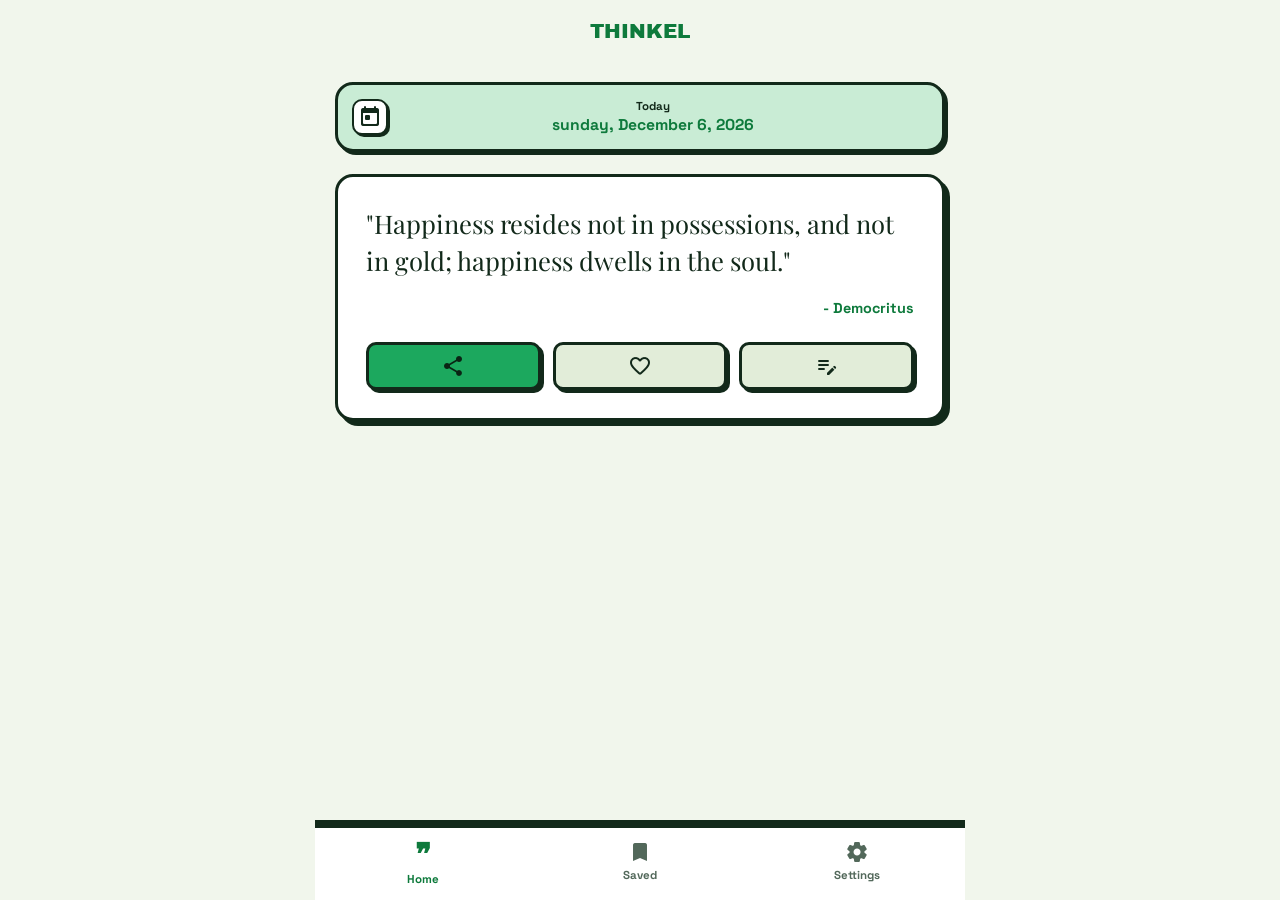
==== public/index.html @ b81b0a30 "Upload only public/ — fix .git exposure + wire custom 404" ====
<!DOCTYPE html>
<html lang="en">
<head>
    <meta charset="UTF-8">
    <meta name="viewport" content="width=device-width, initial-scale=1.0, viewport-fit=cover">
    <meta name="mobile-web-app-capable" content="yes">
    <meta name="apple-mobile-web-app-capable" content="yes">
    <meta name="apple-mobile-web-app-status-bar-style" content="black-translucent">
    <meta name="theme-color" content="#F1F6EC">
    <link rel="manifest" href="manifest.json">
    <link rel="icon" href="data:image/svg+xml,%3Csvg xmlns='http://www.w3.org/2000/svg' viewBox='0 0 32 32'%3E%3Crect x='2' y='4' width='27' height='27' rx='6' fill='%231CA85E'/%3E%3Crect x='5' y='1' width='27' height='27' rx='6' fill='%23FFFFFF' stroke='%2312291A' stroke-width='2'/%3E%3Ctext x='18' y='21' font-size='15' font-family='Arial Black,Arial,sans-serif' font-weight='900' text-anchor='middle' fill='%2312291A'%3ET%3C/text%3E%3C/svg%3E">
    <link rel="apple-touch-icon" href="icons/icon-192x192.png">

    <title>Thinkel – Daily Inspiration | Dnevna inspiracija</title>
    <meta name="description" content="A new thought-provoking quote every day — save favorites, write private notes and share any quote as a 9:16 image. Free bilingual (EN/SI) PWA.">
    <link rel="canonical" href="https://thinkel.labram.workers.dev/">

    <!-- Open Graph -->
    <meta property="og:type" content="website">
    <meta property="og:site_name" content="Thinkel">
    <meta property="og:url" content="https://thinkel.labram.workers.dev/">
    <meta property="og:title" content="Thinkel – Daily Inspiration | Dnevna inspiracija">
    <meta property="og:description" content="A new quote every day, favorites, notes and a wallpaper editor. | Vsak dan nov citat za razmislek, priljubljeni citati, zapiski in urejevalnik ozadij.">
    <meta property="og:image" content="https://thinkel.labram.workers.dev/og-image.png">
    <meta property="og:image:width" content="1200">
    <meta property="og:image:height" content="630">
    <meta property="og:image:alt" content="Thinkel – dnevna inspiracija | daily inspiration">
    <meta property="og:locale" content="en_US">
    <meta property="og:locale:alternate" content="sl_SI">

    <!-- Twitter Card -->
    <meta name="twitter:card" content="summary_large_image">
    <meta name="twitter:title" content="Thinkel – Daily Inspiration | Dnevna inspiracija">
    <meta name="twitter:description" content="A new quote every day. | Vsak dan nov citat za razmislek.">
    <meta name="twitter:image" content="https://thinkel.labram.workers.dev/og-image.png">

    <!-- Structured data -->
    <script type="application/ld+json">
    {
      "@context": "https://schema.org",
      "@type": "WebApplication",
      "name": "Thinkel",
      "alternateName": "Thinkel – Dnevna inspiracija",
      "url": "https://thinkel.labram.workers.dev/",
      "applicationCategory": "LifestyleApplication",
      "operatingSystem": "Any",
      "description": "A new thought-provoking quote every day, a personal journal and a wallpaper editor. Bilingual PWA (EN/SI).",
      "inLanguage": "en",
      "isAccessibleForFree": true,
      "offers": {
        "@type": "Offer",
        "price": "0",
        "priceCurrency": "EUR"
      }
    }
    </script>

    <link rel="preconnect" href="https://fonts.googleapis.com">
    <link rel="preconnect" href="https://fonts.gstatic.com" crossorigin>
    <link href="https://fonts.googleapis.com/icon?family=Material+Icons+Round" rel="stylesheet">
    <link href="https://fonts.googleapis.com/css2?family=Archivo+Black&family=Space+Grotesk:wght@400;500;700&family=Playfair+Display:ital,wght@0,400;0,700;1,400&display=swap" rel="stylesheet">
    <link rel="stylesheet" href="css/style.css?v=12">
</head>
<body data-page="home">

    <div id="app-container">
        <header>
            <h1>Thinkel</h1>
        </header>

        <main>
            <div class="card date-card">
                <button class="date-picker-btn" onclick="openDatePicker()" aria-label="Choose date">
                    <span class="material-icons-round" aria-hidden="true">today</span>
                </button>
                <div class="date-content">
                    <div id="date-label" class="date-label" data-i18n="today">Today</div>
                    <div id="current-date" class="date-text">...</div>
                </div>
                <input type="date" id="hidden-date-input" onchange="handleDateChange(this.value)" tabindex="-1" aria-label="Change date" style="opacity: 0; position: absolute; pointer-events: none; width:1px; height:1px;">
            </div>

            <div class="card">
                <div id="quote-content-wrapper">
                    <div id="daily-quote-text" class="quote-text">...</div>
                    <div id="daily-quote-author" class="quote-author"></div>
                    <div id="daily-quote-source" class="quote-source" style="display:none;"></div>
                    <div class="action-buttons">
                        <button class="action-btn primary" onclick="onShareClick()" aria-label="Share quote">
                            <span class="material-icons-round" aria-hidden="true">share</span>
                        </button>
                        <button id="btn-fav-daily" class="action-btn fav" onclick="toggleFavorite(currentQuote.id)" aria-label="Save to favorites">
                            <span class="material-icons-round" aria-hidden="true">favorite_border</span>
                        </button>
                        <button class="action-btn" onclick="openNotesModal()" aria-label="Add a thought">
                            <span class="material-icons-round" aria-hidden="true">edit_note</span>
                        </button>
                    </div>
                </div>
            </div>
        </main>

        <!-- Bottom Navigation -->
        <nav class="bottom-nav">
            <a href="./" class="nav-item active">
                <span class="nav-quote-icon" aria-hidden="true">❞</span>
                <span data-i18n="nav_today">Home</span>
            </a>
            <a href="saved" class="nav-item">
                <span class="material-icons-round" aria-hidden="true">bookmark</span>
                <span data-i18n="nav_saved">Saved</span>
            </a>
            <a href="settings" class="nav-item">
                <span class="material-icons-round" aria-hidden="true">settings</span>
                <span data-i18n="nav_settings">Settings</span>
            </a>
        </nav>
    </div>

    <!-- Notes Modal -->
    <div id="notes-modal" class="modal-overlay" role="dialog" aria-modal="true" aria-labelledby="notes-modal-title">
        <div class="modal-card">
            <div class="modal-header">
                <h3 class="modal-title" id="notes-modal-title" data-i18n="my_thoughts">My Thoughts</h3>
                <button class="btn btn-icon-only btn-secondary" style="width:auto;" onclick="closeNotesModal()">
                    <span class="material-icons-round" aria-hidden="true">close</span>
                </button>
            </div>
            <div id="modal-quote-ref" class="modal-quote-ref">
                <span id="modal-quote-text" class="modal-quote-text">...</span>
                <span id="modal-quote-author" class="modal-quote-author">...</span>
            </div>

            <textarea id="modal-note-input" class="modal-note-area" placeholder="..." oninput="saveNoteFromModal()"></textarea>
            <button class="btn btn-primary" onclick="closeNotesModal()" data-i18n="save_close">Save & Close</button>
        </div>
    </div>

    <!-- Share Modal -->
    <div id="share-modal" class="modal-overlay" role="dialog" aria-modal="true" aria-labelledby="share-modal-title">
        <div class="modal-card">
            <div class="modal-header">
                <h3 class="modal-title" id="share-modal-title" data-i18n="share_quote">Share Quote</h3>
                <button class="btn btn-icon-only btn-secondary" style="width:auto;" onclick="closeShareModal()">
                    <span class="material-icons-round" aria-hidden="true">close</span>
                </button>
            </div>
            <div id="share-quote-ref" class="modal-quote-ref">
                <span id="share-quote-text" class="modal-quote-text">...</span>
                <span id="share-quote-author" class="modal-quote-author">...</span>
            </div>

            <div class="share-options">
                <button class="share-option" onclick="shareDesktopAction('download')">
                    <span class="share-icon si-download"><span class="material-icons-round" aria-hidden="true">download</span></span>
                    <span class="share-label" data-i18n="share_download">Download image</span>
                    <span class="share-hint" data-i18n="share_hint_download">9:16 image</span>
                </button>
                <button class="share-option" onclick="shareDesktopAction('copy')">
                    <span class="share-icon si-copy"><span class="material-icons-round" aria-hidden="true">content_copy</span></span>
                    <span class="share-label" data-i18n="share_copy_text">Copy quote</span>
                    <span class="share-hint" data-i18n="share_hint_text">text + link</span>
                </button>
            </div>

            <p class="share-note" data-i18n="share_note">The image is 9:16 — perfect for an Instagram story or wallpaper. On phones, the Share button opens the system share sheet right away, with the image and the quote.</p>
        </div>
    </div>

    <!-- Toast -->
    <div id="toast" class="toast" role="status" aria-live="polite">
        <span class="material-icons-round toast-icon" aria-hidden="true">check_circle</span>
        <span id="toast-message">Message</span>
    </div>

    <script src="js/app.js?v=12"></script>
    <script>
        function openDatePicker() {
            const input = document.getElementById('hidden-date-input');
            if (input.showPicker) {
                try {
                    input.showPicker();
                } catch (e) {
                    input.click();
                }
            } else {
                input.click();
            }
        }

        // Initialize home page
        document.addEventListener('DOMContentLoaded', () => {
            loadSettings();
            loadDate();
            loadDailyQuote();
            updateTexts();
        });
    </script>
</body>
</html>
---- public/css/style.css ----
/* hallmark · stamp: thinkel v12 · theme: custom "neo-brutalism" (by request) · genre: playful · job: read the daily quote, reflect, note thoughts, share as image · material: real (47 quotes per language, user's own notes) · absent: metrics, photos
   critique: signature = the daily quote card with its three full-width chunky actions; phone shares straight through the system sheet, desktop gets a 2-option modal
   sweep: floor-clean (tokens only, no transition:all, focus-visible everywhere, reduced-motion fallback, user scaling restored) */

/* ═══ SELF-HOSTED DISPLAY FONT ════════════════════════════
   Archivo Black hosted locally (v8): the h1 titles stay bold even
   when Google Fonts is slow/blocked. Same design as the Google
   release; declared after Google's stylesheet, so it wins the
   cascade for the 'Archivo Black' family. */
@font-face {
    font-family: 'Archivo Black';
    src: url('../fonts/ArchivoBlack-Regular.ttf') format('truetype');
    font-weight: 400;
    font-style: normal;
    font-display: swap;
}

/* ═══════════════════════════════════════════════════════════
   THINKEL — Neo-Brutalism design system
   LIGHT-ONLY (v3): fresh sage paper, white cards, vivid green.
   The dark theme was removed per user request — no .light-theme
   overrides exist any more; leftover body classes are harmless.
   ═══════════════════════════════════════════════════════════ */

:root {
    /* Light theme — fresh sage paper (the only theme) */
    --paper:        #F1F6EC;
    --surface:      #FFFFFF;
    --surface-2:    #E2EDD9;

    --ink:          #12291A;   /* text + line colour */
    --ink-soft:     #52685A;
    --shadow-c:     #12291A;   /* hard offset shadow */

    --green:        #1CA85E;
    --green-text:   #0E7A3C;   /* darker green for TEXT only — 5.4:1 on white,
                                  5.0:1 on paper (WCAG AA); --green stays for fills/borders */
    --green-deep:   #0E3D23;
    --green-tint:   #C9ECD5;
    --on-green:     #0A2414;

    --gold:         #F2A93B;
    --gold-tint:    #FBEDCB;
    --on-gold:      #3A2703;

    --red:          #E4572E;
    --red-tint:     #FBDFD3;
    --on-red:       #3D1505;

    --yellow:       #FFD23F;

    /* structure */
    --border-w:     3px;
    --r-xl:         18px;
    --r-md:         10px;
    --r-pill:       999px;
    --shadow-sm:    3px 3px 0 0 var(--shadow-c);
    --shadow-md:    5px 5px 0 0 var(--shadow-c);
    --shadow-lg:    8px 8px 0 0 var(--shadow-c);

    /* type */
    --font-display: 'Archivo Black', 'Space Grotesk', system-ui, sans-serif;
    --font-ui:      'Space Grotesk', 'Segoe UI', system-ui, sans-serif;
    --font-quote:   'Playfair Display', Georgia, serif;

    --base-font-size: 16px;
    --quote-font-size: 1.6rem;

    --safe-area-bottom: env(safe-area-inset-bottom, 20px);

    /* ── legacy aliases (wallpaper editor + old hooks rely on these) ── */
    --bg-color:       var(--paper);
    --surface-color:  var(--surface);
    --surface-light:  var(--surface-2);
    --accent-color:   var(--green);
    --accent-gold:    var(--gold);
    --text-primary:   var(--ink);
    --text-secondary: var(--ink-soft);
    --danger:         var(--red);
    --radius-xl:      var(--r-xl);
    --radius-md:      var(--r-md);
    --radius-sm:      8px;
    --shadow-soft:    var(--shadow-md);
}

/* ═══ RESET & BASE ═══════════════════════════════════════ */
* {
    box-sizing: border-box;
    -webkit-tap-highlight-color: transparent;
}

html, body {
    font-size: var(--base-font-size);
    overflow-x: clip;
}

body {
    margin: 0;
    padding: 0;
    font-family: var(--font-ui);
    background-color: var(--paper);
    color: var(--ink);
    height: 100vh;
    /* 100dvh = the actually VISIBLE height on a phone (URL bar taken into account) */
    height: 100dvh;
    display: flex;
    flex-direction: column;
    overflow-x: clip;
    overflow-y: hidden;   /* app shell: main scrolls, body never does */
    transition: background-color 0.3s, color 0.3s;
}

/* instant focus, everywhere (Floor 6) — ink outline: visible on every surface
   (gold was ≈1.9:1 on white, v12 audit fix) */
:focus-visible {
    outline: 3px solid var(--ink);
    outline-offset: 2px;
    border-radius: 4px;
}

/* ═══ CONTAINER ══════════════════════════════════════════ */
#app-container {
    width: 100%;
    height: 100%;
    display: flex;
    flex-direction: column;
    position: relative;
}

/* ═══ HEADER ═════════════════════════════════════════════ */
header {
    padding: 20px;
    text-align: center;
    z-index: 10;
    position: relative;
}

h1 {
    margin: 0;
    font-family: var(--font-display);
    font-weight: 400;
    font-size: 1.25rem;
    letter-spacing: 0;
    color: var(--green-text);   /* was --green: 2.8:1 on paper, below the 3:1 large-text minimum */
    text-transform: uppercase;
}

.back-btn {
    position: absolute;
    left: 20px;
    top: 50%;
    transform: translateY(-50%);
    background: var(--surface-2);
    border: var(--border-w) solid var(--ink);
    color: var(--ink);
    width: 44px;
    height: 44px;
    border-radius: var(--r-md);
    cursor: pointer;
    display: none;
    align-items: center;
    justify-content: center;
    box-shadow: var(--shadow-sm);
    transition: transform 0.15s var(--ease), box-shadow 0.15s var(--ease);
}

.back-btn.show { display: flex; }

.back-btn:active { transform: translateY(-50%) translate(2px, 2px); box-shadow: 1px 1px 0 0 var(--shadow-c); }

/* ═══ MAIN CONTENT ═══════════════════════════════════════ */
main {
    flex: 1;
    overflow-y: auto;
    padding: 20px;
    /* 100px for bottom-nav + safe-area for devices with a home button */
    padding-bottom: calc(110px + env(safe-area-inset-bottom, 0px));
    scrollbar-width: none;
}

main::-webkit-scrollbar { display: none; }

.view {
    display: none;
    animation: fadeIn 0.35s ease-out;
}

.view.active { display: block; }

@keyframes fadeIn {
    from { opacity: 0; transform: translateY(10px); }
    to   { opacity: 1; transform: translateY(0); }
}

/* ═══ CARDS ══════════════════════════════════════════════ */
.card {
    background: var(--surface);
    border: var(--border-w) solid var(--ink);
    border-radius: var(--r-xl);
    padding: 28px;
    margin-bottom: 22px;
    box-shadow: var(--shadow-md);
    position: relative;
}

/* ═══ DATE CARD ══════════════════════════════════════════ */
.date-card {
    padding: 14px 20px;
    text-align: center;
    background: var(--green-tint);
    box-shadow: var(--shadow-sm);
}

.date-picker-btn {
    position: absolute;
    left: 14px;
    top: 50%;
    transform: translateY(-50%);
    background: var(--surface);
    border: 2px solid var(--ink);
    color: var(--ink);
    width: 36px;
    height: 36px;
    border-radius: var(--r-md);
    display: flex;
    align-items: center;
    justify-content: center;
    cursor: pointer;
    box-shadow: 2px 2px 0 0 var(--shadow-c);
    transition: transform 0.12s var(--ease), box-shadow 0.12s var(--ease);
    z-index: 2;
}

.date-picker-btn:active {
    transform: translateY(-50%) translate(2px, 2px);
    box-shadow: 0 0 0 0 var(--shadow-c);
}

.date-content {
    padding-left: 25px;
    text-align: center;
    flex: 1;
}

.date-label {
    font-size: 0.72rem;
    color: var(--ink);
    font-weight: 700;
    letter-spacing: 0;
    margin-bottom: 2px;
}

.date-text {
    font-size: 0.98rem;
    letter-spacing: 0;
    color: var(--green-text);   /* was --green: 3.1:1, needs 4.5:1 (bold < 19px) */
    font-weight: 700;
}

/* ═══ QUOTE STYLES ═══════════════════════════════════════ */
.quote-text {
    font-family: var(--font-quote);
    font-size: var(--quote-font-size);
    line-height: 1.45;
    margin-bottom: 20px;
    color: var(--ink);
    transition: font-size 0.2s;
    overflow-wrap: break-word;
    min-width: 0;
}

.quote-author {
    font-family: var(--font-ui);
    font-size: 0.9rem;
    color: var(--green-text);   /* was --gold: 2.0:1 on white — severe WCAG fail (v12) */
    text-align: right;
    font-weight: 700;
    margin-bottom: 25px;
}

/* ═══ ACTION BUTTONS (the three — full card width) ════════ */
.action-buttons {
    display: grid;
    grid-template-columns: repeat(3, minmax(0, 1fr));
    gap: 12px;
}

.action-btn {
    background: var(--surface-2);
    border: var(--border-w) solid var(--ink);
    color: var(--ink);
    height: 48px;
    border-radius: var(--r-md);
    cursor: pointer;
    display: flex;
    align-items: center;
    justify-content: center;
    box-shadow: var(--shadow-sm);
    transition: transform 0.12s var(--ease), box-shadow 0.12s var(--ease);
}

.action-btn:hover { transform: translate(-1px, -1px); box-shadow: 4px 4px 0 0 var(--shadow-c); }
.action-btn:active { transform: translate(2px, 2px); box-shadow: 1px 1px 0 0 var(--shadow-c); }

.action-btn.primary {
    background: var(--green);
    color: var(--on-green);
}

.action-btn.fav.active {
    color: var(--red);
    background: var(--red-tint);
}

.action-btn .material-icons-round { font-size: 24px; }

@keyframes heartPop {
    0%   { transform: scale(1); }
    50%  { transform: scale(1.35) rotate(-6deg); }
    100% { transform: scale(1); }
}

.anim-pop { animation: heartPop 0.3s cubic-bezier(0.175, 0.885, 0.32, 1.275); }

/* ═══ LONG PRESS ═════════════════════════════════════════ */
.long-press-active {
    filter: blur(4px);
    opacity: 0.6;
    transition: filter 0.2s ease, opacity 0.2s ease;
    pointer-events: none;
}

.action-row {
    display: flex;
    justify-content: flex-end;
    gap: 10px;
    margin-top: 15px;
    padding-top: 15px;
    border-top: var(--border-w) dashed var(--surface-2);
    animation: fadeIn 0.2s ease-out;
}

/* ═══ SEARCH ═════════════════════════════════════════════ */
.search-container {
    position: sticky;
    top: 0;
    background: var(--paper);
    padding: 10px 0 20px 0;
    z-index: 5;
    margin-bottom: 10px;
}

.search-input-wrapper { position: relative; width: 100%; }

.search-input-wrapper .material-icons-round {
    position: absolute;
    left: 15px;
    top: 50%;
    transform: translateY(-50%);
    color: var(--ink-soft);
    pointer-events: none;
}

.search-input {
    width: 100%;
    padding: 12px 12px 12px 45px;
    border: var(--border-w) solid var(--ink);
    border-radius: var(--r-md);
    background: var(--surface);
    color: var(--ink);
    font-family: var(--font-ui);
    font-size: 1rem;
    outline: none;
    box-shadow: inset 2px 2px 0 0 var(--shadow-c);
    transition: border-color 0.2s;
}

.search-input:focus { border-color: var(--green-text); }
.search-input:focus-visible { outline: 3px solid var(--ink); outline-offset: 2px; }
.search-input::placeholder { color: var(--ink-soft); }

/* ═══ SAVED TABS ═════════════════════════════════════════ */
.saved-tabs {
    display: flex;
    gap: 12px;
    margin-bottom: 10px;
}

.saved-tab {
    flex: 1;
    padding: 12px;
    text-align: center;
    background: var(--surface);
    border: var(--border-w) solid var(--ink);
    border-radius: var(--r-md);
    cursor: pointer;
    color: var(--ink-soft);
    font-weight: 700;
    font-size: 0.9rem;
    font-family: var(--font-ui);   /* button conversion (v12): keep the app font */
    display: flex;
    align-items: center;
    justify-content: center;
    gap: 6px;
    box-shadow: var(--shadow-sm);
    transition: transform 0.12s var(--ease), box-shadow 0.12s var(--ease), background 0.15s;
}

.saved-tab:hover { transform: translate(-1px, -1px); box-shadow: 4px 4px 0 0 var(--shadow-c); }

.saved-tab.active {
    background: var(--green);
    color: var(--on-green);
}

.saved-tab .material-icons-round { font-size: 18px; }

/* ═══ SAVED ITEMS ════════════════════════════════════════ */
.fav-item, .note-item {
    background: var(--surface);
    border: var(--border-w) solid var(--ink);
    padding: 20px;
    border-radius: var(--r-md);
    margin-bottom: 16px;
    display: block;
    box-shadow: var(--shadow-sm);
    position: relative;
}

.note-item {
    border-left: 8px solid var(--green);
    cursor: pointer;
}

.note-item:active { transform: translate(2px, 2px); box-shadow: 1px 1px 0 0 var(--shadow-c); }

.fav-content, .note-content { pointer-events: none; }

.fav-quote, .note-quote-ref {
    font-family: var(--font-quote);
    font-size: 1.1rem;
    margin-bottom: 5px;
    overflow-wrap: break-word;
}

.fav-author {
    font-size: 0.8rem;
    color: var(--ink-soft);
    font-weight: 700;
}

.note-quote-ref {
    font-size: 0.9rem;
    font-style: italic;
    opacity: 0.85;
    color: var(--ink-soft);
    margin-bottom: 4px;
    display: block;
}

.note-author {
    font-size: 0.8rem;
    color: var(--ink-soft);
    font-weight: 700;
    margin-bottom: 12px;
}

.note-body {
    font-size: 1.12rem;
    line-height: 1.5;
    white-space: pre-wrap;
    color: var(--ink);
}

/* ═══ SETTINGS ═══════════════════════════════════════════ */
.setting-item { margin-bottom: 35px; }

.setting-label {
    font-size: 0.85rem;
    color: var(--ink-soft);
    font-weight: 700;
    display: block;
    margin-bottom: 12px;
    padding-left: 4px;
}

.segment-control {
    background: var(--surface-2);
    border: var(--border-w) solid var(--ink);
    padding: 5px;
    border-radius: var(--r-pill);
    display: flex;
    position: relative;
    gap: 4px;
    box-shadow: inset 2px 2px 0 0 var(--shadow-c);
}

.segment-pill {
    position: absolute;
    top: 5px;
    bottom: 5px;
    left: 0;
    background: var(--yellow);
    border-radius: var(--r-pill);
    z-index: 1;
    box-shadow: 2px 2px 0 0 var(--shadow-c);
    transition: transform 0.3s cubic-bezier(0.4, 0.0, 0.2, 1);
}

.segment-opt {
    flex: 1;
    text-align: center;
    padding: 10px 0;
    border-radius: var(--r-pill);
    color: var(--ink-soft);
    font-size: 0.95rem;
    font-weight: 700;
    cursor: pointer;
    z-index: 2;
    position: relative;
    transition: color 0.2s;
    user-select: none;
    background: transparent;
    border: 0;
    font-family: var(--font-ui);
}

.segment-opt.active { color: var(--ink); }

input[type="file"] { display: none; }

/* ═══ WALLPAPER EDITOR (shared tokens) ═══════════════════ */
.main-container {
    flex: 1;
    display: flex;
    flex-direction: column;
    overflow: hidden;
    position: relative;
}

#editor-view {
    display: none;
    flex-direction: column;
    height: 100%;
    overflow: hidden;
    position: relative;
}

#editor-view.active { display: flex; }

.image-section {
    height: 50vh;
    min-height: 300px;
    max-height: 500px;
    position: relative;
    flex-shrink: 0;
    background-color: var(--surface-2);
    border: var(--border-w) solid var(--ink);
    border-radius: var(--r-xl);
    overflow: hidden;
    margin: 0 20px 20px 20px;
    box-shadow: var(--shadow-md);
}

#image-container {
    position: relative;
    width: 100%;
    height: 100%;
    background-size: contain;
    background-position: center;
    background-repeat: no-repeat;
    border-radius: var(--r-xl);
}

#quote-overlay {
    position: absolute;
    width: 85%;
    max-width: 320px;
    text-align: center;
    padding: 25px;
    transition: transform 0.3s var(--ease);
    z-index: 2;
    top: 50%;
    left: 50%;
    transform: translate(-50%, -50%);
}

#quote-text {
    font-family: var(--font-quote);
    font-size: var(--quote-font-size);
    color: var(--text-primary);
    line-height: 1.4;
    margin: 0;
    word-wrap: break-word;
}

#quote-author {
    font-family: var(--font-ui);
    font-size: 0.9rem;
    color: var(--gold);
    text-align: right;
    font-weight: 700;
    margin-top: 15px;
}

.controls-section {
    flex: 1;
    overflow-y: auto;
    padding: 0 20px 20px 20px;
    -webkit-overflow-scrolling: touch;
    scrollbar-width: none;
}

.controls-section::-webkit-scrollbar { display: none; }

#upload-view {
    display: none;
    flex-direction: column;
    justify-content: center;
    align-items: center;
    height: 100%;
    padding: 20px;
    animation: fadeIn 0.4s ease-out;
}

#upload-view.active { display: flex; }

#upload-card {
    display: flex;
    flex-direction: column;
    align-items: center;
    justify-content: center;
    min-height: 300px;
    border: var(--border-w) dashed var(--ink);
    cursor: pointer;
    border-radius: var(--r-xl);
    width: 100%;
    max-width: 400px;
    background: var(--surface);
    box-shadow: var(--shadow-md);
    transition: transform 0.12s var(--ease), box-shadow 0.12s var(--ease);
}

#upload-card:hover { transform: translate(-2px, -2px); box-shadow: 7px 7px 0 0 var(--shadow-c); }

#upload-icon {
    font-size: 48px;
    color: var(--green);
    margin-bottom: 15px;
}

#upload-text {
    color: var(--ink-soft);
    text-align: center;
}

.control-group { margin-bottom: 25px; }

.control-label {
    font-size: 0.85rem;
    color: var(--ink-soft);
    font-weight: 700;
    display: block;
    margin-bottom: 12px;
    padding-left: 4px;
}

/* Slider */
.slider-container { width: 100%; }

input[type="range"] {
    -webkit-appearance: none;
    appearance: none;
    width: 100%;
    height: 8px;
    border-radius: var(--r-pill);
    background: var(--surface-2);
    border: 2px solid var(--ink);
    outline: none;
}

input[type="range"]:focus-visible { outline: 3px solid var(--ink); outline-offset: 3px; }

input[type="range"]::-webkit-slider-thumb {
    -webkit-appearance: none;
    width: 22px;
    height: 22px;
    border-radius: 6px;
    background: var(--yellow);
    border: 2px solid var(--ink);
    cursor: pointer;
    box-shadow: 2px 2px 0 0 var(--shadow-c);
}

input[type="range"]::-moz-range-thumb {
    width: 22px;
    height: 22px;
    border-radius: 6px;
    background: var(--yellow);
    border: 2px solid var(--ink);
    cursor: pointer;
    box-shadow: 2px 2px 0 0 var(--shadow-c);
}

/* Color picker */
.color-row {
    display: flex;
    gap: 12px;
    align-items: center;
}

#color-picker-btn {
    width: 44px;
    height: 44px;
    border-radius: var(--r-md);
    border: var(--border-w) solid var(--ink);
    cursor: pointer;
    box-shadow: var(--shadow-sm);
    transition: transform 0.12s var(--ease), box-shadow 0.12s var(--ease);
}

#color-picker-btn:active { transform: translate(2px, 2px); box-shadow: 1px 1px 0 0 var(--shadow-c); }

.color-swatches {
    display: flex;
    gap: 10px;
    flex-wrap: wrap;
}

.color-swatch {
    width: 36px;
    height: 36px;
    border-radius: var(--r-md);
    border: 2px solid var(--ink);
    cursor: pointer;
    box-shadow: 2px 2px 0 0 var(--shadow-c);
    transition: transform 0.12s var(--ease);
}

.color-swatch.active {
    transform: scale(1.12);
    outline: 3px solid var(--ink);
    outline-offset: 2px;
}

/* Alignment buttons */
.alignment-buttons {
    display: flex;
    gap: 10px;
}

.align-btn {
    background: var(--surface-2);
    border: var(--border-w) solid var(--ink);
    color: var(--ink);
    width: 44px;
    height: 44px;
    border-radius: var(--r-md);
    cursor: pointer;
    display: flex;
    align-items: center;
    justify-content: center;
    box-shadow: var(--shadow-sm);
    transition: transform 0.12s var(--ease), box-shadow 0.12s var(--ease);
}

.align-btn.active {
    background: var(--green);
    color: var(--on-green);
}

.align-btn:active { transform: translate(2px, 2px); box-shadow: 1px 1px 0 0 var(--shadow-c); }

/* ═══ BUTTONS ════════════════════════════════════════════ */
.btn {
    background: var(--surface-2);
    border: var(--border-w) solid var(--ink);
    color: var(--ink);
    padding: 13px 20px;
    border-radius: var(--r-md);
    font-family: var(--font-ui);
    font-weight: 700;
    font-size: 0.95rem;
    cursor: pointer;
    display: flex;
    align-items: center;
    justify-content: center;
    gap: 8px;
    text-decoration: none;
    box-shadow: var(--shadow-sm);
    transition: transform 0.15s var(--ease), box-shadow 0.15s var(--ease);
    min-height: 48px;
}

.btn:hover { transform: translate(-2px, -2px); box-shadow: var(--shadow-md); }
.btn:active { transform: translate(2px, 2px); box-shadow: 1px 1px 0 0 var(--shadow-c); }
.btn:focus-visible { outline: 3px solid var(--ink); outline-offset: 3px; }

.btn-primary {
    background: var(--green);
    color: var(--on-green);
    width: 100%;
}

.btn-danger {
    background: var(--red);
    color: var(--on-red);
}

.btn-secondary {
    background: var(--surface);
    color: var(--ink);
}

.btn-icon-only {
    padding: 10px;
    width: 44px;
    height: 44px;
    flex: none;
}

/* ═══ BOTTOM NAV ═════════════════════════════════════════ */
.bottom-nav {
    position: fixed;
    bottom: 0;
    left: 0;
    width: 100%;
    padding-bottom: calc(12px + var(--safe-area-bottom));
    padding-top: 12px;
    background: var(--surface);
    border-top: var(--border-w) solid var(--ink);
    box-shadow: 0 -5px 0 0 var(--shadow-c);
    display: flex;
    justify-content: space-around;
    z-index: 100;
}

.nav-item {
    color: var(--ink-soft);
    text-decoration: none;
    display: flex;
    flex-direction: column;
    align-items: center;
    font-size: 0.72rem;
    font-weight: 700;
    gap: 4px;
    transition: color 0.2s;
    width: 64px;
    min-height: 48px;
    justify-content: flex-start;
    border-radius: var(--r-md);
}

.nav-item:hover { color: var(--ink); }
.nav-item.active { color: var(--green-text); }   /* was --green: below 4.5:1 (v12) */

.nav-item .material-icons-round { font-size: 24px; }

.nav-quote-icon {
    font-family: var(--font-quote);
    font-size: 30px;
    line-height: 1;
    margin-top: -2px;
    opacity: 0.8;
}

.nav-item.active .nav-quote-icon { opacity: 1; }

/* ═══ MODALS ═════════════════════════════════════════════ */
.modal-overlay {
    position: fixed;
    top: 0;
    left: 0;
    width: 100%;
    height: 100%;
    background: rgba(18, 41, 26, 0.45);
    backdrop-filter: blur(6px);
    -webkit-backdrop-filter: blur(6px);
    z-index: 1000;
    display: flex;
    align-items: center;
    justify-content: center;
    opacity: 0;
    pointer-events: none;
    transition: opacity 0.25s ease;
    padding-bottom: var(--safe-area-bottom);
}

.modal-overlay.open { opacity: 1; pointer-events: auto; }

.modal-card {
    background: var(--surface);
    width: 90%;
    max-width: 400px;
    max-height: 80vh;
    overflow-y: auto;
    border: var(--border-w) solid var(--ink);
    border-radius: var(--r-xl);
    padding: 25px;
    text-align: left;
    transform: scale(0.94);
    transition: transform 0.25s var(--ease);
    box-shadow: var(--shadow-lg);
    display: flex;
    flex-direction: column;
    margin-bottom: 20px;
}

.modal-overlay.open .modal-card { transform: scale(1); }

.modal-header {
    display: flex;
    justify-content: space-between;
    align-items: center;
    margin-bottom: 15px;
}

.modal-title {
    font-size: 1.2rem;
    color: var(--ink);
    margin: 0;
    font-family: var(--font-display);
    font-weight: 400;
    text-transform: uppercase;
}

.modal-quote-ref {
    background: var(--surface-2);
    border: 2px solid var(--ink);
    border-left: 8px solid var(--green);
    padding: 10px 15px;
    margin-bottom: 15px;
    border-radius: var(--r-md);
    font-size: 0.85rem;
    color: var(--ink-soft);
    display: flex;
    flex-direction: column;
    gap: 4px;
}

.modal-quote-text {
    display: block;
    color: var(--ink);
    font-family: var(--font-quote);
    font-size: 0.95rem;
    line-height: 1.35;
}

.modal-quote-author {
    font-size: 0.8rem;
    text-align: right;
    color: var(--green-deep);
    font-weight: 700;
}

.modal-note-area {
    width: 100%;
    background: var(--surface-2);
    border: var(--border-w) solid var(--ink);
    border-radius: var(--r-md);
    color: var(--ink);
    padding: 15px;
    font-family: var(--font-ui);
    font-size: 1rem;
    resize: none;
    outline: none;
    flex: 1;
    min-height: 200px;
    margin-bottom: 15px;
    box-shadow: inset 2px 2px 0 0 rgba(18, 41, 26, 0.07);
}

.modal-note-area:focus { border-color: var(--green); }

/* ═══ SHARE MODAL (v8) ══════════════════════════════════ */
/* Six options need a tighter card than the default so the note
   fits on common phones (scrollable fallback via .modal-card). */
#share-modal .modal-card { padding: 20px 22px; }
#share-modal .modal-header { margin-bottom: 12px; }
#share-modal .modal-quote-ref { margin-bottom: 12px; }

.share-options {
    display: flex;
    flex-direction: column;
    gap: 8px;
    margin-bottom: 10px;
}

.share-option {
    display: flex;
    align-items: center;
    gap: 12px;
    width: 100%;
    background: var(--surface-2);
    border: 2px solid var(--ink);
    border-radius: var(--r-md);
    padding: 7px 12px;
    cursor: pointer;
    font-family: var(--font-ui);
    color: var(--ink);
    transition: transform 0.15s var(--ease), box-shadow 0.15s var(--ease);
}

.share-option:hover { transform: translate(-2px, -2px); box-shadow: 3px 3px 0 0 var(--ink); }
.share-option:active { transform: translate(0, 0); box-shadow: 1px 1px 0 0 var(--ink); }

.share-icon {
    width: 38px;
    height: 38px;
    flex-shrink: 0;
    display: flex;
    align-items: center;
    justify-content: center;
    border: 2px solid var(--ink);
    border-radius: var(--r-sm, 8px);
    color: var(--surface);
}

.share-icon svg { width: 20px; height: 20px; fill: currentColor; display: block; }

/* v10: only 2 options in the desktop modal — download (green) + copy (soft) */
.si-download { background: var(--green); }
.si-copy     { background: var(--ink-soft); }

.share-label {
    font-weight: 700;
    font-size: 0.95rem;
    text-align: left;
    flex: 1;
}

.share-hint {
    font-size: 0.72rem;
    font-weight: 500;
    color: var(--ink-soft);
    text-transform: uppercase;
    letter-spacing: 0.04em;
    text-align: right;
}

.share-note {
    font-size: 0.72rem;
    line-height: 1.45;
    color: var(--ink-soft);
    margin: 0;
    border-top: 2px solid var(--surface-2);
    padding-top: 9px;
}

/* ═══ TOAST ══════════════════════════════════════════════ */
.toast {
    position: fixed;
    top: 20px;
    left: 50%;
    transform: translateX(-50%) translateY(-100px);
    background: var(--yellow);
    color: var(--ink);
    border: var(--border-w) solid var(--ink);
    padding: 12px 24px;
    border-radius: var(--r-md);
    box-shadow: var(--shadow-md);
    display: flex;
    align-items: center;
    gap: 10px;
    z-index: 200;
    opacity: 0;
    transition: transform 0.3s var(--ease), opacity 0.3s var(--ease);
    font-size: 0.9rem;
    font-weight: 700;
    white-space: nowrap;
    max-width: 92vw;
}

.toast.show {
    transform: translateX(-50%) translateY(0);
    opacity: 1;
}

.toast-icon { color: var(--ink); }

/* ═══ ATTRIBUTION ════════════════════════════════════════ */
.quote-source {
    font-family: var(--font-ui);
    font-size: 0.75rem;
    color: var(--ink-soft);
    text-align: right;
    font-style: italic;
    margin: -18px 0 25px 0;
    opacity: 0.85;
}

.fav-source, .note-source {
    font-size: 0.72rem;
    color: var(--ink-soft);
    opacity: 0.8;
}

/* ═══ EMPTY STATES ═══════════════════════════════════════ */
.empty-state {
    text-align: center;
    padding: 50px 20px 30px 20px;
    color: var(--ink-soft);
}

.empty-state .material-icons-round.empty-icon {
    font-size: 56px;
    display: inline-flex;
    align-items: center;
    justify-content: center;
    width: 96px;
    height: 96px;
    margin-bottom: 18px;
    color: var(--green);
    background: var(--surface);
    border: var(--border-w) solid var(--ink);
    border-radius: var(--r-xl);
    box-shadow: var(--shadow-md);
    transform: rotate(-3deg);
}

.empty-state .empty-title {
    font-family: var(--font-display);
    font-size: 1.15rem;
    color: var(--ink);
    margin-bottom: 8px;
    text-transform: uppercase;
}

.empty-state p {
    font-size: 0.9rem;
    margin: 0 0 20px 0;
    line-height: 1.5;
}

.empty-state .btn { max-width: 280px; margin: 0 auto; }

/* ═══ DESKTOP ════════════════════════════════════════════ */
@media (min-width: 600px) {
    body {
        background-color: var(--paper);
        display: flex;
        align-items: center;
        justify-content: center;
    }

    #app-container {
        width: 100%;
        max-width: 650px;
        height: 100vh;
        height: 100dvh;
        border-radius: 0;
        border: none;
        box-shadow: none;
        overflow: hidden;
    }

    .bottom-nav {
        position: absolute;
        width: 100%;
        left: 0;
    }

    .image-section { height: 45vh; }
}

/* ═══ WALLPAPER PAGE ═════════════════════════════════════ */
#wallpaper-page .bottom-nav { display: none !important; }

.back-btn.wallpaper-back {
    position: fixed;
    left: 20px;
    top: 20px;
    z-index: 1001;
}

.preview-card {
    border: var(--border-w) solid var(--ink);
    border-radius: var(--r-xl);
    margin: 20px;
    box-shadow: var(--shadow-md);
}

/* ═══ USER PREFERENCES ═══════════════════════════════════ */
@media (prefers-reduced-motion: reduce) {
    * { transition: none !important; animation: none !important; }
    .long-press-active { filter: none; opacity: 0.7; }
}

/* ═══ v12 ACCESSIBILITY HELPERS ══════════════════════════ */
/* Background scroll lock while a modal is open (toggled from app.js) */
body.modal-open { overflow: hidden; }

/* Visually hidden, still read by screen readers */
.vh {
    position: absolute;
    width: 1px;
    height: 1px;
    padding: 0;
    margin: -1px;
    overflow: hidden;
    clip: rect(0 0 0 0);
    white-space: nowrap;
    border: 0;
}

/* Buttons converted from divs (tabs / segments) — kill UA chrome */
button.saved-tab,
button.segment-opt {
    -webkit-appearance: none;
    appearance: none;
    touch-action: manipulation;
}
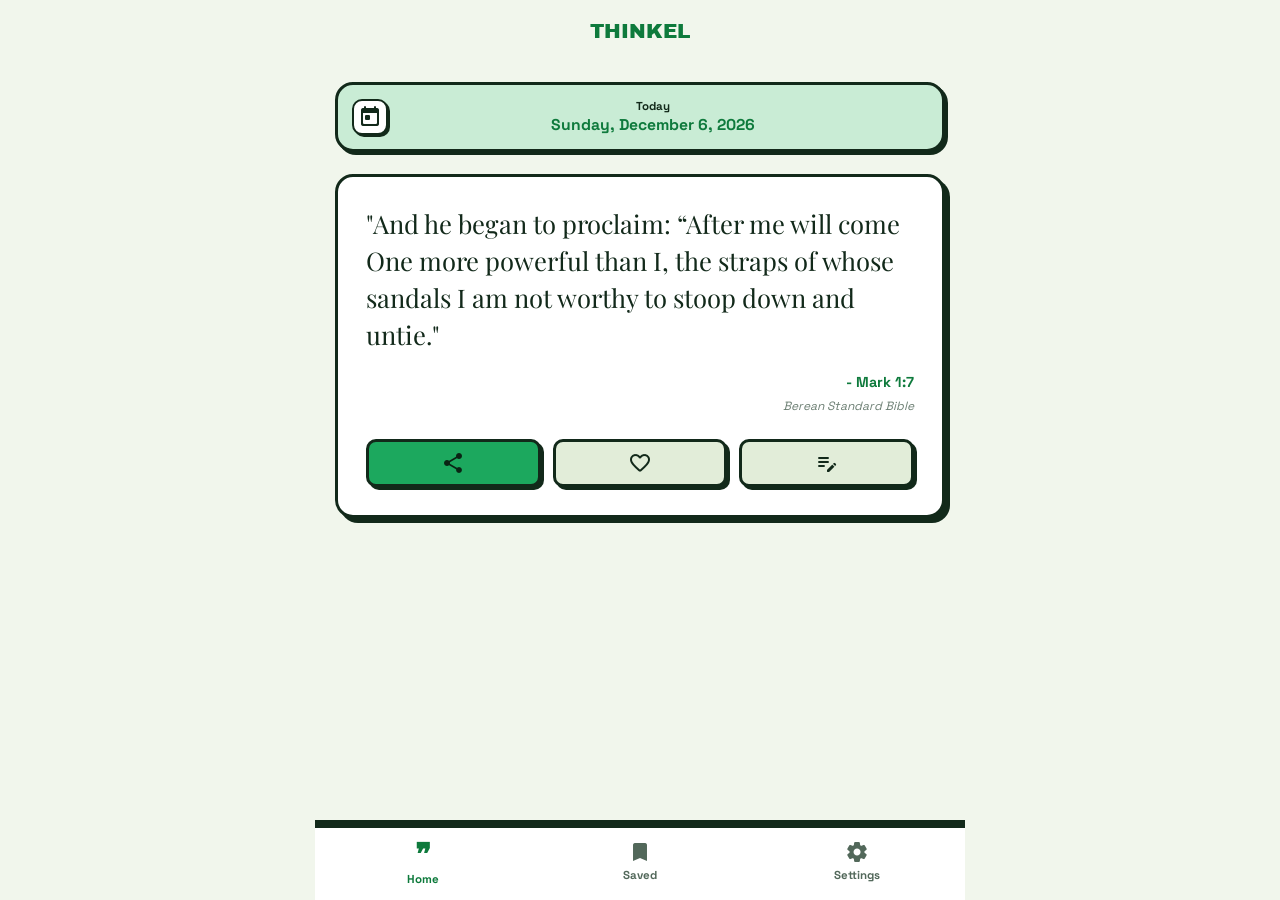
==== commit 6fa4bedf: "Add files via upload" ====
--- a/public/index.html
+++ b/public/index.html
@@ -11,27 +11,28 @@
     <link rel="icon" href="data:image/svg+xml,%3Csvg xmlns='http://www.w3.org/2000/svg' viewBox='0 0 32 32'%3E%3Crect x='2' y='4' width='27' height='27' rx='6' fill='%231CA85E'/%3E%3Crect x='5' y='1' width='27' height='27' rx='6' fill='%23FFFFFF' stroke='%2312291A' stroke-width='2'/%3E%3Ctext x='18' y='21' font-size='15' font-family='Arial Black,Arial,sans-serif' font-weight='900' text-anchor='middle' fill='%2312291A'%3ET%3C/text%3E%3C/svg%3E">
     <link rel="apple-touch-icon" href="icons/icon-192x192.png">
 
-    <title>Thinkel – Daily Inspiration | Dnevna inspiracija</title>
-    <meta name="description" content="A new thought-provoking quote every day — save favorites, write private notes and share any quote as a 9:16 image. Free bilingual (EN/SI) PWA.">
+    <title>Thinkel – Daily Gospel Verse</title>
+    <meta name="description" content="A daily Bible verse — the Gospel passage of the day from the Berean Standard Bible (BSB). Save favorites, write private notes and share it as a 9:16 image. Free web app and PWA.">
+    <meta name="keywords" content="daily bible verse, gospel of the day, daily gospel, berean standard bible, bsb, scripture, bible passages, liturgical calendar, christian web app, bible pwa">
+    <meta name="author" content="Lovro Abram">
     <link rel="canonical" href="https://thinkel.labram.workers.dev/">
 
     <!-- Open Graph -->
     <meta property="og:type" content="website">
     <meta property="og:site_name" content="Thinkel">
     <meta property="og:url" content="https://thinkel.labram.workers.dev/">
-    <meta property="og:title" content="Thinkel – Daily Inspiration | Dnevna inspiracija">
-    <meta property="og:description" content="A new quote every day, favorites, notes and a wallpaper editor. | Vsak dan nov citat za razmislek, priljubljeni citati, zapiski in urejevalnik ozadij.">
+    <meta property="og:title" content="Thinkel – Daily Gospel Verse">
+    <meta property="og:description" content="A Gospel verse every day — favorites, notes and a wallpaper editor. Free Bible web app.">
     <meta property="og:image" content="https://thinkel.labram.workers.dev/og-image.png">
     <meta property="og:image:width" content="1200">
     <meta property="og:image:height" content="630">
-    <meta property="og:image:alt" content="Thinkel – dnevna inspiracija | daily inspiration">
+    <meta property="og:image:alt" content="Thinkel – daily Gospel verse, Berean Standard Bible">
     <meta property="og:locale" content="en_US">
-    <meta property="og:locale:alternate" content="sl_SI">
 
     <!-- Twitter Card -->
     <meta name="twitter:card" content="summary_large_image">
-    <meta name="twitter:title" content="Thinkel – Daily Inspiration | Dnevna inspiracija">
-    <meta name="twitter:description" content="A new quote every day. | Vsak dan nov citat za razmislek.">
+    <meta name="twitter:title" content="Thinkel – Daily Gospel Verse">
+    <meta name="twitter:description" content="A Gospel verse every day — from the Berean Standard Bible.">
     <meta name="twitter:image" content="https://thinkel.labram.workers.dev/og-image.png">
 
     <!-- Structured data -->
@@ -40,11 +41,11 @@
       "@context": "https://schema.org",
       "@type": "WebApplication",
       "name": "Thinkel",
-      "alternateName": "Thinkel – Dnevna inspiracija",
+      "alternateName": "Thinkel – Daily Gospel Verse",
       "url": "https://thinkel.labram.workers.dev/",
       "applicationCategory": "LifestyleApplication",
       "operatingSystem": "Any",
-      "description": "A new thought-provoking quote every day, a personal journal and a wallpaper editor. Bilingual PWA (EN/SI).",
+      "description": "A Bible (Gospel) verse every day from the Berean Standard Bible (public domain), following the daily liturgical calendar. Save favorites, write notes and create wallpapers. Free English-language PWA.",
       "inLanguage": "en",
       "isAccessibleForFree": true,
       "offers": {
@@ -59,7 +60,7 @@
     <link rel="preconnect" href="https://fonts.gstatic.com" crossorigin>
     <link href="https://fonts.googleapis.com/icon?family=Material+Icons+Round" rel="stylesheet">
     <link href="https://fonts.googleapis.com/css2?family=Archivo+Black&family=Space+Grotesk:wght@400;500;700&family=Playfair+Display:ital,wght@0,400;0,700;1,400&display=swap" rel="stylesheet">
-    <link rel="stylesheet" href="css/style.css?v=12">
+    <link rel="stylesheet" href="css/style.css?v=16">
 </head>
 <body data-page="home">
 
@@ -86,7 +87,7 @@
                     <div id="daily-quote-author" class="quote-author"></div>
                     <div id="daily-quote-source" class="quote-source" style="display:none;"></div>
                     <div class="action-buttons">
-                        <button class="action-btn primary" onclick="onShareClick()" aria-label="Share quote">
+                        <button class="action-btn primary" onclick="onShareClick()" aria-label="Share passage">
                             <span class="material-icons-round" aria-hidden="true">share</span>
                         </button>
                         <button id="btn-fav-daily" class="action-btn fav" onclick="toggleFavorite(currentQuote.id)" aria-label="Save to favorites">
@@ -140,7 +141,7 @@
     <div id="share-modal" class="modal-overlay" role="dialog" aria-modal="true" aria-labelledby="share-modal-title">
         <div class="modal-card">
             <div class="modal-header">
-                <h3 class="modal-title" id="share-modal-title" data-i18n="share_quote">Share Quote</h3>
+                <h3 class="modal-title" id="share-modal-title" data-i18n="share_quote">Share Passage</h3>
                 <button class="btn btn-icon-only btn-secondary" style="width:auto;" onclick="closeShareModal()">
                     <span class="material-icons-round" aria-hidden="true">close</span>
                 </button>
@@ -158,12 +159,12 @@
                 </button>
                 <button class="share-option" onclick="shareDesktopAction('copy')">
                     <span class="share-icon si-copy"><span class="material-icons-round" aria-hidden="true">content_copy</span></span>
-                    <span class="share-label" data-i18n="share_copy_text">Copy quote</span>
+                    <span class="share-label" data-i18n="share_copy_text">Copy passage</span>
                     <span class="share-hint" data-i18n="share_hint_text">text + link</span>
                 </button>
             </div>
 
-            <p class="share-note" data-i18n="share_note">The image is 9:16 — perfect for an Instagram story or wallpaper. On phones, the Share button opens the system share sheet right away, with the image and the quote.</p>
+            <p class="share-note" data-i18n="share_note">The image is 9:16 — perfect for an Instagram story or wallpaper. On phones, the Share button opens the system share sheet right away, with the image and the passage.</p>
         </div>
     </div>
 
@@ -173,7 +174,7 @@
         <span id="toast-message">Message</span>
     </div>
 
-    <script src="js/app.js?v=12"></script>
+    <script src="js/app.js?v=16"></script>
     <script>
         function openDatePicker() {
             const input = document.getElementById('hidden-date-input');
